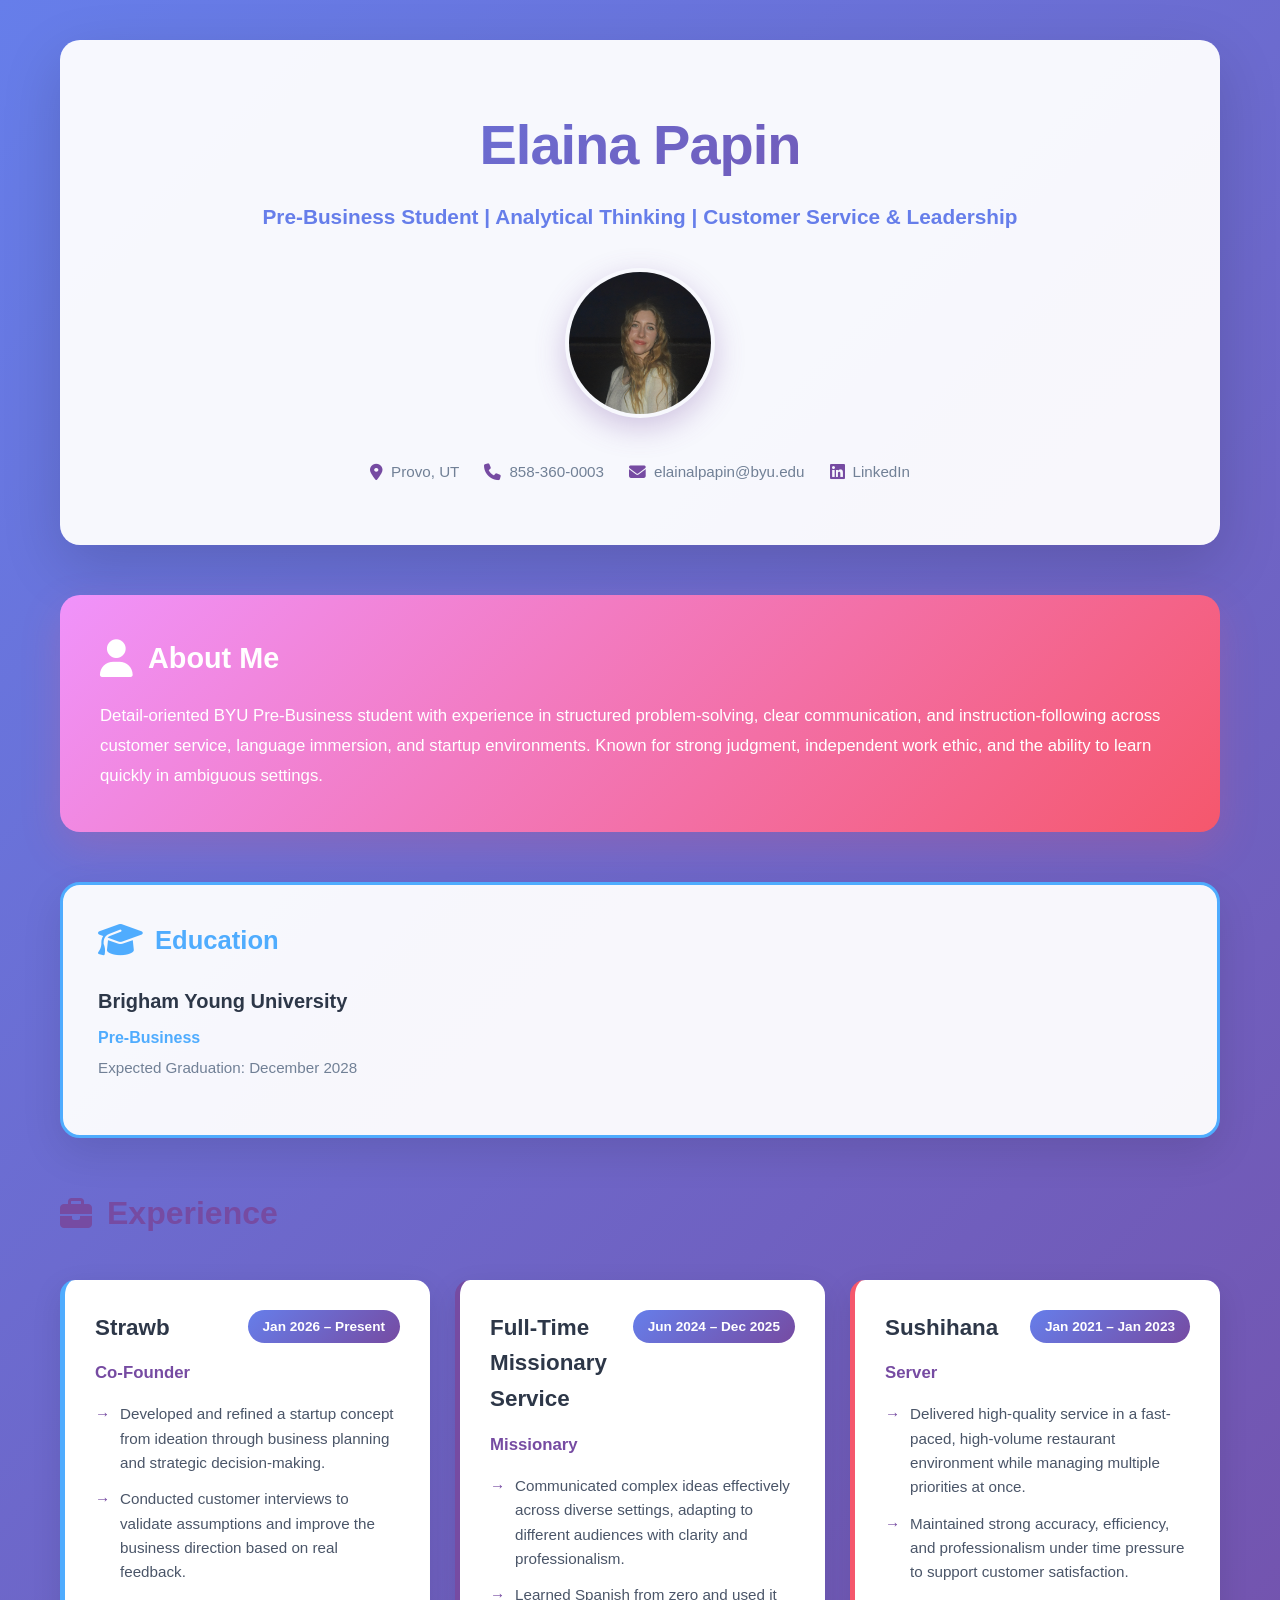
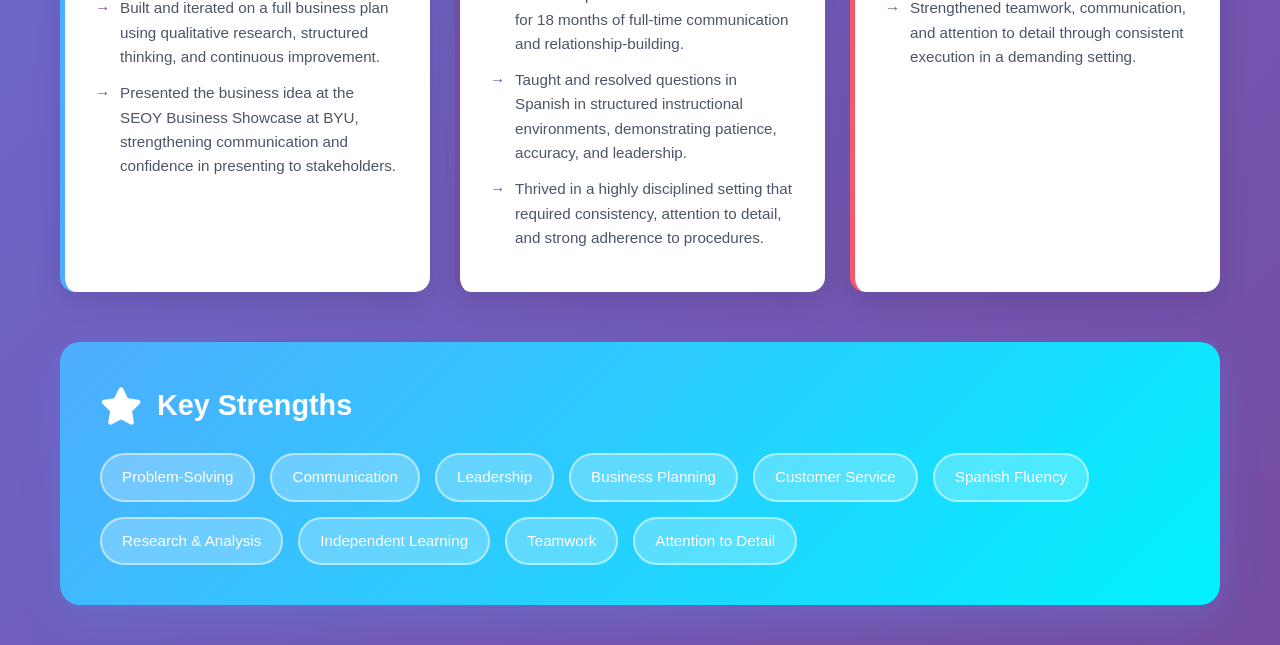
==== index.html @ ba5b1c91 "Initial commit" ====
<!DOCTYPE html>
<html lang="en">
<head>
  <meta charset="UTF-8" />
  <meta name="viewport" content="width=device-width, initial-scale=1.0" />
  <title>Elaina Papin | Portfolio</title>
  <link rel="stylesheet" href="https://cdnjs.cloudflare.com/ajax/libs/font-awesome/6.4.0/css/all.min.css" />
  <style>
    * {
      box-sizing: border-box;
      margin: 0;
      padding: 0;
    }

    body {
      background: linear-gradient(135deg, #667eea 0%, #764ba2 25%, #f093fb 50%, #4facfe 75%, #00f2fe 100%);
      background-size: 400% 400%;
      animation: gradientShift 15s ease infinite;
      font-family: "Poppins", "Segoe UI", sans-serif;
      color: #2d3748;
      line-height: 1.6;
      min-height: 100vh;
    }

    @keyframes gradientShift {
      0% { background-position: 0% 50%; }
      50% { background-position: 100% 50%; }
      100% { background-position: 0% 50%; }
    }

    @keyframes slideInUp {
      from {
        opacity: 0;
        transform: translateY(30px);
      }
      to {
        opacity: 1;
        transform: translateY(0);
      }
    }

    @keyframes float {
      0%, 100% { transform: translateY(0px); }
      50% { transform: translateY(-10px); }
    }

    .container {
      max-width: 1200px;
      margin: 0 auto;
      padding: 40px 20px;
    }

    /* Header Section */
    header {
      text-align: center;
      padding: 60px 30px;
      background: rgba(255, 255, 255, 0.95);
      border-radius: 20px;
      box-shadow: 0 20px 60px rgba(0, 0, 0, 0.15);
      margin-bottom: 50px;
      animation: slideInUp 0.8s ease;
    }

    .name {
      font-size: 3.5em;
      font-weight: 800;
      background: linear-gradient(135deg, #667eea, #764ba2);
      -webkit-background-clip: text;
      -webkit-text-fill-color: transparent;
      background-clip: text;
      margin-bottom: 10px;
      letter-spacing: -1px;
    }

    .title {
      font-size: 1.3em;
      color: #667eea;
      font-weight: 600;
      margin-bottom: 15px;
    }

    .contact {
      font-size: 0.95em;
      color: #718096;
      display: flex;
      justify-content: center;
      gap: 25px;
      flex-wrap: wrap;
      margin-top: 15px;
    }

    .contact-item {
      display: flex;
      align-items: center;
      gap: 8px;
    }

    .contact-item i {
      color: #764ba2;
      font-size: 1.1em;
    }

    .contact-item a {
      color: inherit;
      text-decoration: none;
      transition: color 0.3s ease;
    }

    .contact-item a:hover {
      color: #667eea;
    }

    .profile-image {
      width: 150px;
      height: 150px;
      border-radius: 50%;
      object-fit: cover;
      margin: 20px auto;
      border: 4px solid transparent;
      background: linear-gradient(135deg, #667eea, #764ba2, #f093fb, #4facfe);
      background-clip: padding-box;
      box-shadow: 0 10px 30px rgba(118, 75, 162, 0.3);
      animation: slideInUp 0.8s ease 0.2s both;
    }

    .profile-image:hover {
      transform: scale(1.05);
      box-shadow: 0 15px 40px rgba(118, 75, 162, 0.5);
    }

    /* Summary Section */
    .summary-section {
      background: linear-gradient(135deg, #f093fb 0%, #f5576c 100%);
      padding: 40px;
      border-radius: 20px;
      color: white;
      margin-bottom: 50px;
      animation: slideInUp 1s ease;
      box-shadow: 0 15px 40px rgba(245, 87, 108, 0.2);
    }

    .summary-section h2 {
      font-size: 1.8em;
      margin-bottom: 20px;
      display: flex;
      align-items: center;
      gap: 15px;
    }

    .summary-section i {
      font-size: 1.3em;
    }

    .summary-section p {
      font-size: 1.05em;
      line-height: 1.8;
      font-weight: 300;
    }

    /* Grid Layout for Sections */
    .sections-grid {
      display: grid;
      grid-template-columns: repeat(auto-fit, minmax(350px, 1fr));
      gap: 30px;
      margin-bottom: 50px;
    }

    /* Individual Sections */
    .section-card {
      background: rgba(255, 255, 255, 0.95);
      border-radius: 20px;
      padding: 35px;
      box-shadow: 0 15px 40px rgba(0, 0, 0, 0.1);
      transition: all 0.3s ease;
      animation: slideInUp 1.2s ease;
      border: 3px solid transparent;
    }

    .section-card:hover {
      transform: translateY(-8px);
      box-shadow: 0 25px 60px rgba(0, 0, 0, 0.15);
    }

    .section-card.education { border-color: #4facfe; }
    .section-card.education:hover { background: linear-gradient(135deg, rgba(79, 172, 254, 0.05), rgba(79, 172, 254, 0.02)); }

    .section-card h2 {
      font-size: 1.6em;
      margin-bottom: 25px;
      display: flex;
      align-items: center;
      gap: 12px;
    }

    .section-card.education h2 { color: #4facfe; }
    .section-card.education h2 i { font-size: 1.4em; color: #4facfe; }

    /* Education Content */
    .education-item {
      margin-bottom: 20px;
    }

    .school-name {
      font-size: 1.25em;
      font-weight: 700;
      color: #2d3748;
      margin-bottom: 8px;
    }

    .degree {
      font-size: 1em;
      color: #4facfe;
      font-weight: 600;
      margin-bottom: 5px;
    }

    .graduation {
      font-size: 0.95em;
      color: #718096;
    }

    /* Experience Section */
    .experience-section {
      grid-column: 1 / -1;
    }

    .experience-section h2 {
      font-size: 2em;
      margin-bottom: 40px;
      color: #764ba2;
      display: flex;
      align-items: center;
      gap: 15px;
    }

    .experience-section h2 i {
      color: #764ba2;
    }

    .experience-grid {
      display: grid;
      grid-template-columns: repeat(auto-fit, minmax(320px, 1fr));
      gap: 25px;
    }

    .experience-card {
      background: white;
      border-radius: 15px;
      padding: 30px;
      box-shadow: 0 10px 30px rgba(0, 0, 0, 0.1);
      transition: all 0.3s ease;
      border-left: 5px solid #764ba2;
      animation: slideInUp 1.3s ease;
    }

    .experience-card:nth-child(2) { border-left-color: #764ba2; }
    .experience-card:nth-child(3) { border-left-color: #f5576c; }
    .experience-card:nth-child(1) { border-left-color: #4facfe; }

    .experience-card:hover {
      transform: translateY(-10px);
      box-shadow: 0 20px 50px rgba(0, 0, 0, 0.15);
    }

    .experience-header {
      display: flex;
      justify-content: space-between;
      align-items: start;
      margin-bottom: 15px;
      gap: 10px;
    }

    .company-name {
      font-size: 1.4em;
      font-weight: 700;
      color: #2d3748;
    }

    .date-badge {
      background: linear-gradient(135deg, #667eea, #764ba2);
      color: white;
      padding: 6px 15px;
      border-radius: 20px;
      font-size: 0.85em;
      font-weight: 600;
      white-space: nowrap;
    }

    .position {
      font-size: 1.05em;
      color: #764ba2;
      font-weight: 600;
      margin-bottom: 15px;
    }

    .experience-card ul {
      list-style: none;
      margin: 0;
    }

    .experience-card li {
      margin-bottom: 12px;
      padding-left: 25px;
      position: relative;
      color: #4a5568;
      font-size: 0.95em;
      line-height: 1.6;
    }

    .experience-card li:before {
      content: "→";
      position: absolute;
      left: 0;
      color: #764ba2;
      font-weight: bold;
    }

    /* Skills Pills */
    .skills-section {
      background: linear-gradient(135deg, #4facfe 0%, #00f2fe 100%);
      color: white;
      padding: 40px;
      border-radius: 20px;
      grid-column: 1 / -1;
      animation: slideInUp 1.4s ease;
      box-shadow: 0 15px 40px rgba(79, 172, 254, 0.2);
    }

    .skills-section h2 {
      font-size: 1.8em;
      margin-bottom: 25px;
      display: flex;
      align-items: center;
      gap: 15px;
    }

    .skills-section i {
      font-size: 1.3em;
    }

    .skills-list {
      display: flex;
      flex-wrap: wrap;
      gap: 15px;
    }

    .skill-tag {
      background: rgba(255, 255, 255, 0.25);
      border: 2px solid rgba(255, 255, 255, 0.5);
      color: white;
      padding: 10px 20px;
      border-radius: 25px;
      font-size: 0.95em;
      font-weight: 500;
      transition: all 0.3s ease;
    }

    .skill-tag:hover {
      background: rgba(255, 255, 255, 0.4);
      transform: scale(1.05);
      border-color: white;
    }

    /* Responsive */
    @media (max-width: 768px) {
      .container {
        padding: 20px 15px;
      }

      header {
        padding: 40px 20px;
        margin-bottom: 30px;
      }

      .name {
        font-size: 2.5em;
      }

      .title {
        font-size: 1.1em;
      }

      .contact {
        flex-direction: column;
        gap: 10px;
      }

      .sections-grid {
        grid-template-columns: 1fr;
        gap: 20px;
      }

      .experience-grid {
        grid-template-columns: 1fr;
      }

      .summary-section {
        padding: 25px;
      }

      .section-card {
        padding: 25px;
      }

      .profile-image {
        width: 120px;
        height: 120px;
      }
    }
  </style>
</head>
<body>
  <div class="container">
    <!-- Header -->
    <header>
      <h1 class="name">Elaina Papin</h1>
      <p class="title">Pre-Business Student | Analytical Thinking | Customer Service & Leadership</p>
      <img src="me.jpg" alt="Elaina Papin" class="profile-image" />
      <div class="contact">
        <div class="contact-item">
          <i class="fas fa-map-marker-alt"></i>
          <span>Provo, UT</span>
        </div>
        <div class="contact-item">
          <i class="fas fa-phone"></i>
          <span>858-360-0003</span>
        </div>
        <div class="contact-item">
          <i class="fas fa-envelope"></i>
          <span>elainalpapin@byu.edu</span>
        </div>
        <div class="contact-item">
          <i class="fab fa-linkedin"></i>
          <span><a href="https://linkedin.com/in/elaina-papin-66b6853b5" target="_blank">LinkedIn</a></span>
        </div>
      </div>
    </header>

    <!-- Summary Section -->
    <section class="summary-section">
      <h2>
        <i class="fas fa-user"></i>
        About Me
      </h2>
      <p>
        Detail-oriented BYU Pre-Business student with experience in structured problem-solving, clear communication, and instruction-following across customer service, language immersion, and startup environments. Known for strong judgment, independent work ethic, and the ability to learn quickly in ambiguous settings.
      </p>
    </section>

    <!-- Education Section -->
    <div class="sections-grid">
      <section class="section-card education">
        <h2>
          <i class="fas fa-graduation-cap"></i>
          Education
        </h2>
        <div class="education-item">
          <div class="school-name">Brigham Young University</div>
          <div class="degree">Pre-Business</div>
          <div class="graduation">Expected Graduation: December 2028</div>
        </div>
      </section>
    </div>

    <!-- Experience Section -->
    <section class="experience-section">
      <h2>
        <i class="fas fa-briefcase"></i>
        Experience
      </h2>
      <div class="experience-grid">
        <!-- Strawb -->
        <div class="experience-card">
          <div class="experience-header">
            <div class="company-name">Strawb</div>
            <span class="date-badge">Jan 2026 – Present</span>
          </div>
          <div class="position">Co-Founder</div>
          <ul>
            <li>Developed and refined a startup concept from ideation through business planning and strategic decision-making.</li>
            <li>Conducted customer interviews to validate assumptions and improve the business direction based on real feedback.</li>
            <li>Built and iterated on a full business plan using qualitative research, structured thinking, and continuous improvement.</li>
            <li>Presented the business idea at the SEOY Business Showcase at BYU, strengthening communication and confidence in presenting to stakeholders.</li>
          </ul>
        </div>

        <!-- Missionary Service -->
        <div class="experience-card">
          <div class="experience-header">
            <div class="company-name">Full-Time Missionary Service</div>
            <span class="date-badge">Jun 2024 – Dec 2025</span>
          </div>
          <div class="position">Missionary</div>
          <ul>
            <li>Communicated complex ideas effectively across diverse settings, adapting to different audiences with clarity and professionalism.</li>
            <li>Learned Spanish from zero and used it for 18 months of full-time communication and relationship-building.</li>
            <li>Taught and resolved questions in Spanish in structured instructional environments, demonstrating patience, accuracy, and leadership.</li>
            <li>Thrived in a highly disciplined setting that required consistency, attention to detail, and strong adherence to procedures.</li>
          </ul>
        </div>

        <!-- Sushihana Server -->
        <div class="experience-card">
          <div class="experience-header">
            <div class="company-name">Sushihana</div>
            <span class="date-badge">Jan 2021 – Jan 2023</span>
          </div>
          <div class="position">Server</div>
          <ul>
            <li>Delivered high-quality service in a fast-paced, high-volume restaurant environment while managing multiple priorities at once.</li>
            <li>Maintained strong accuracy, efficiency, and professionalism under time pressure to support customer satisfaction.</li>
            <li>Strengthened teamwork, communication, and attention to detail through consistent execution in a demanding setting.</li>
          </ul>
        </div>
      </div>
    </section>

    <!-- Skills Section -->
    <section class="skills-section" style="margin-top: 50px;">
      <h2>
        <i class="fas fa-star"></i>
        Key Strengths
      </h2>
      <div class="skills-list">
        <span class="skill-tag">Problem-Solving</span>
        <span class="skill-tag">Communication</span>
        <span class="skill-tag">Leadership</span>
        <span class="skill-tag">Business Planning</span>
        <span class="skill-tag">Customer Service</span>
        <span class="skill-tag">Spanish Fluency</span>
        <span class="skill-tag">Research & Analysis</span>
        <span class="skill-tag">Independent Learning</span>
        <span class="skill-tag">Teamwork</span>
        <span class="skill-tag">Attention to Detail</span>
      </div>
    </section>
  </div>
</body>
</html>
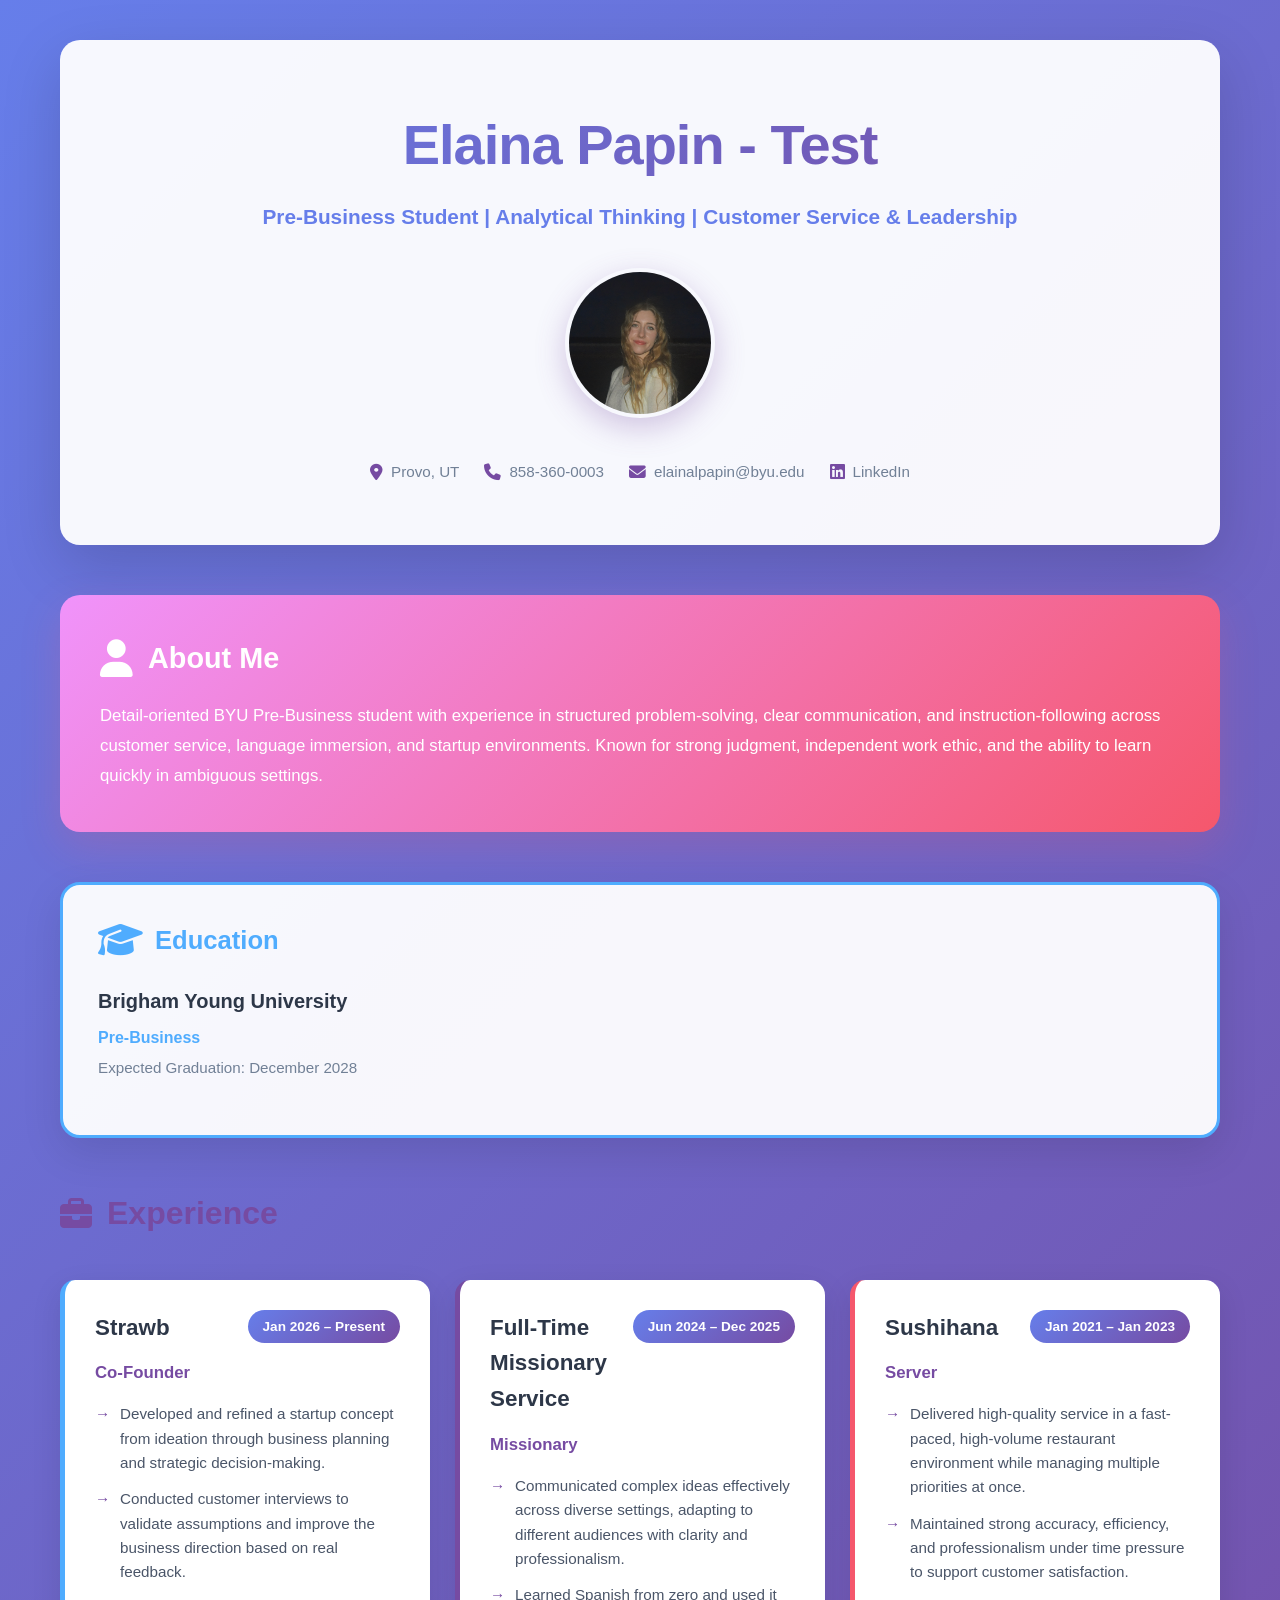
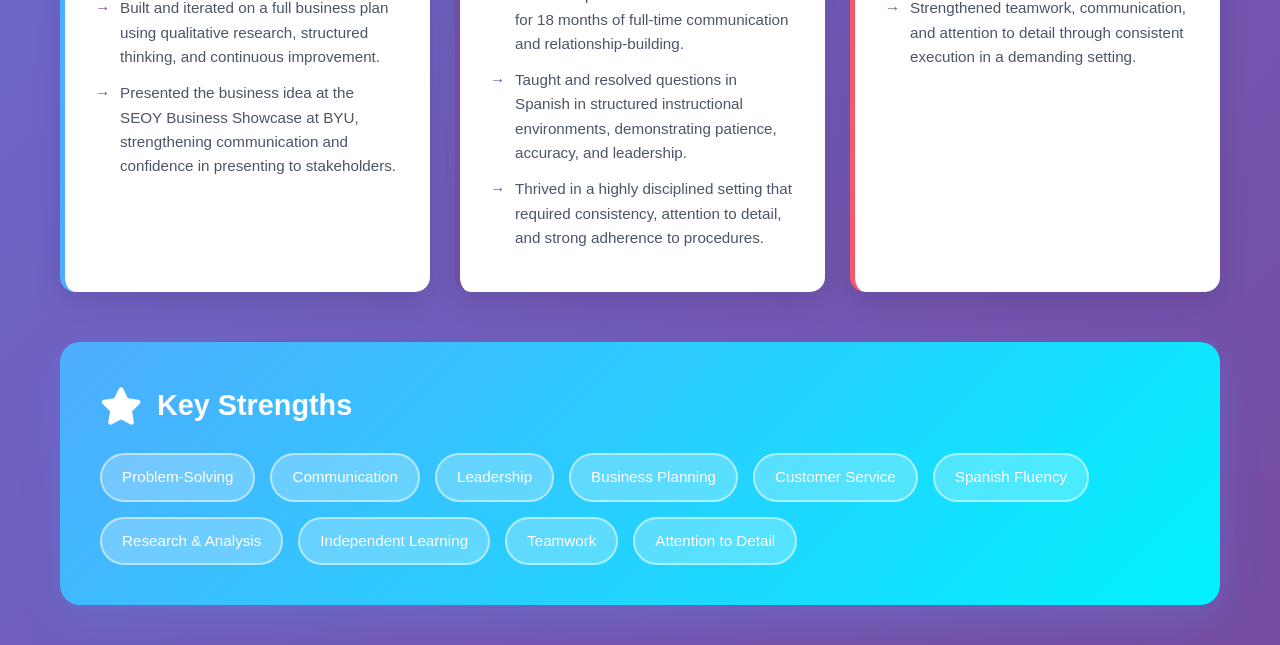
==== commit e99e6e21: "Resume change" ====
--- a/index.html
+++ b/index.html
@@ -413,7 +413,7 @@
   <div class="container">
     <!-- Header -->
     <header>
-      <h1 class="name">Elaina Papin</h1>
+      <h1 class="name">Elaina Papin - Test</h1>
       <p class="title">Pre-Business Student | Analytical Thinking | Customer Service & Leadership</p>
       <img src="me.jpg" alt="Elaina Papin" class="profile-image" />
       <div class="contact">
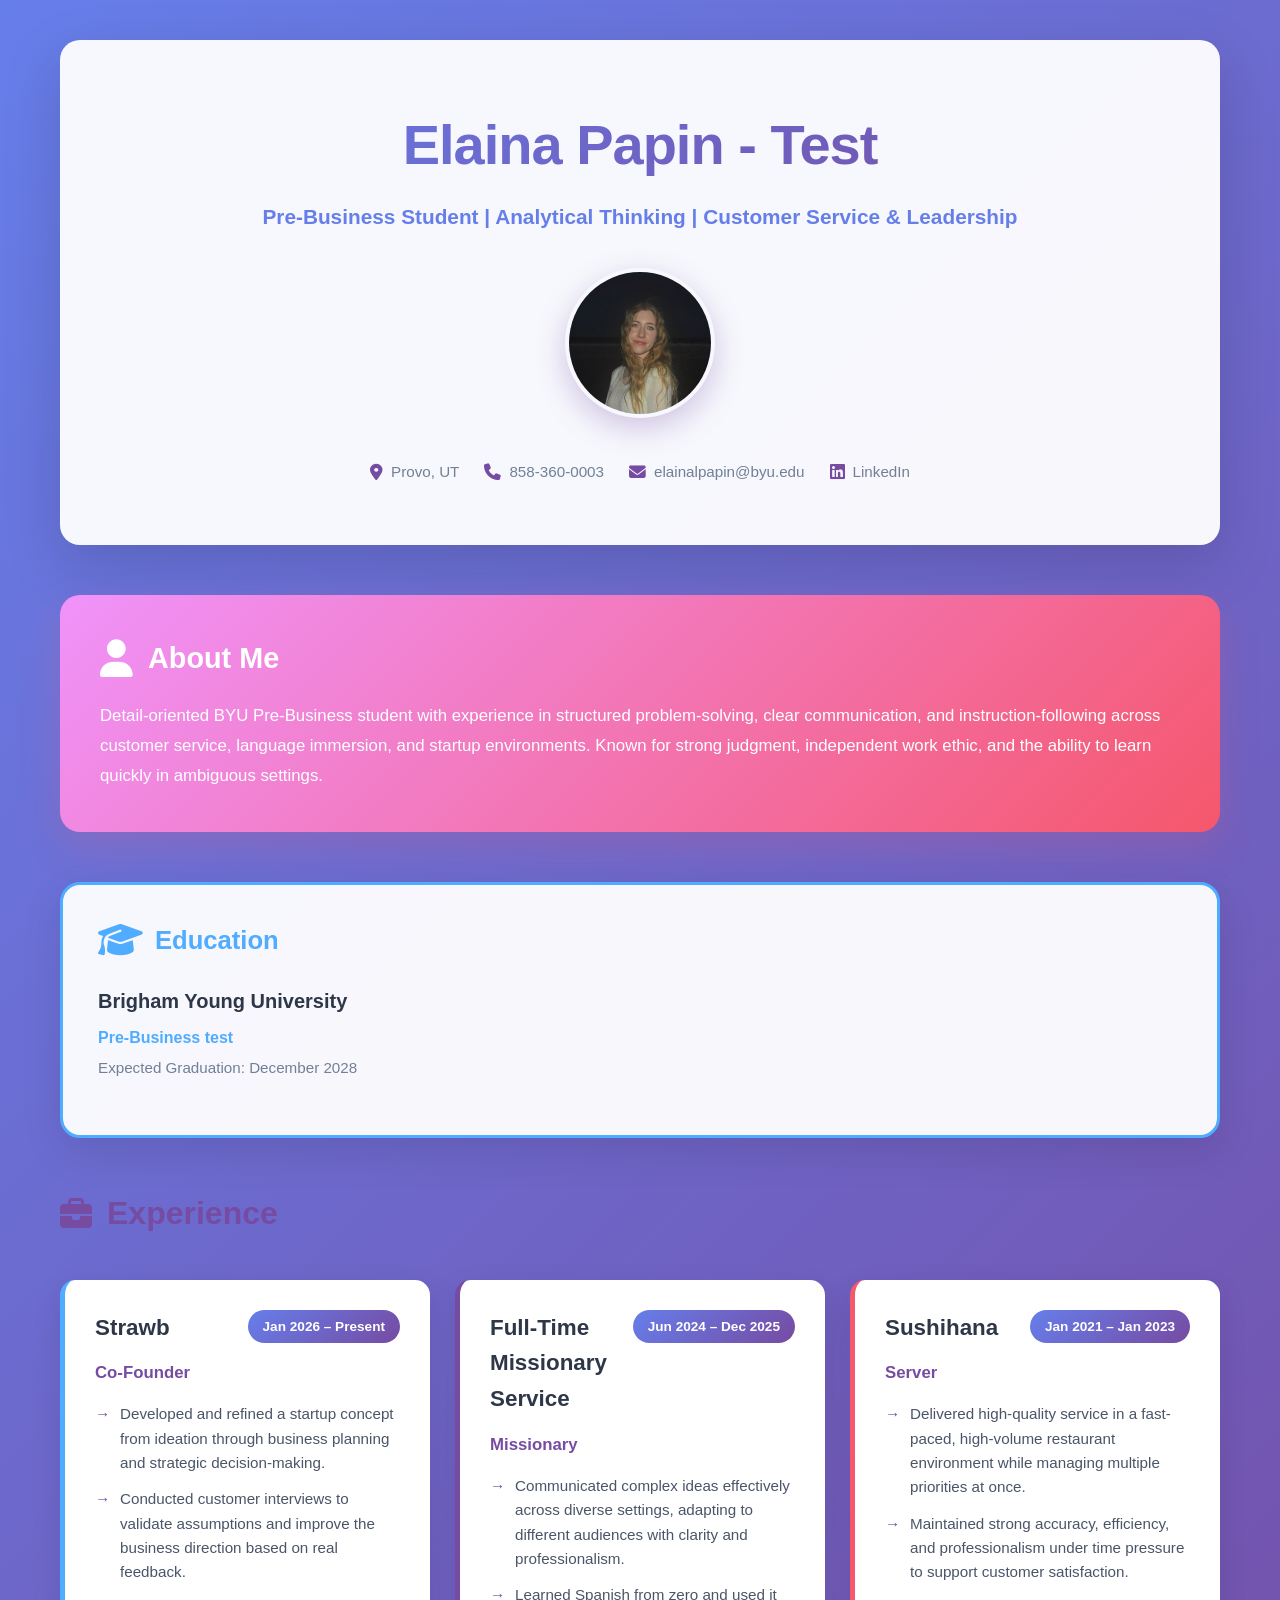
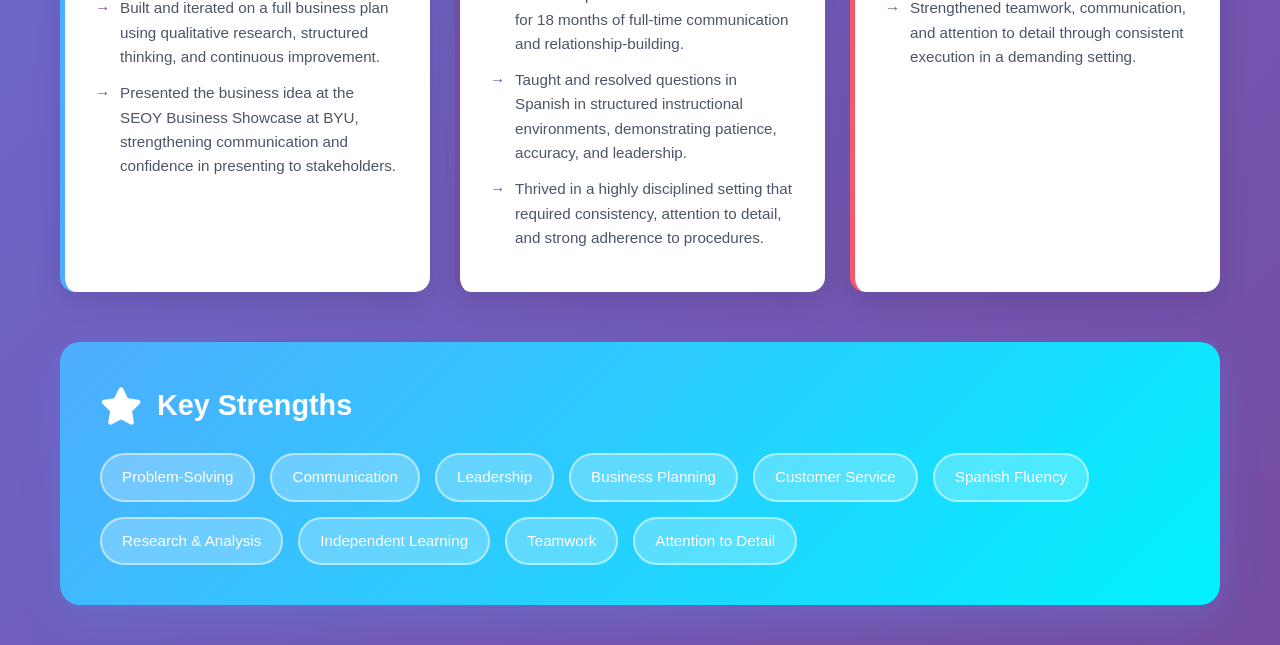
==== commit aefba1d4: "test" ====
--- a/index.html
+++ b/index.html
@@ -456,7 +456,7 @@
         </h2>
         <div class="education-item">
           <div class="school-name">Brigham Young University</div>
-          <div class="degree">Pre-Business</div>
+          <div class="degree">Pre-Business test</div>
           <div class="graduation">Expected Graduation: December 2028</div>
         </div>
       </section>
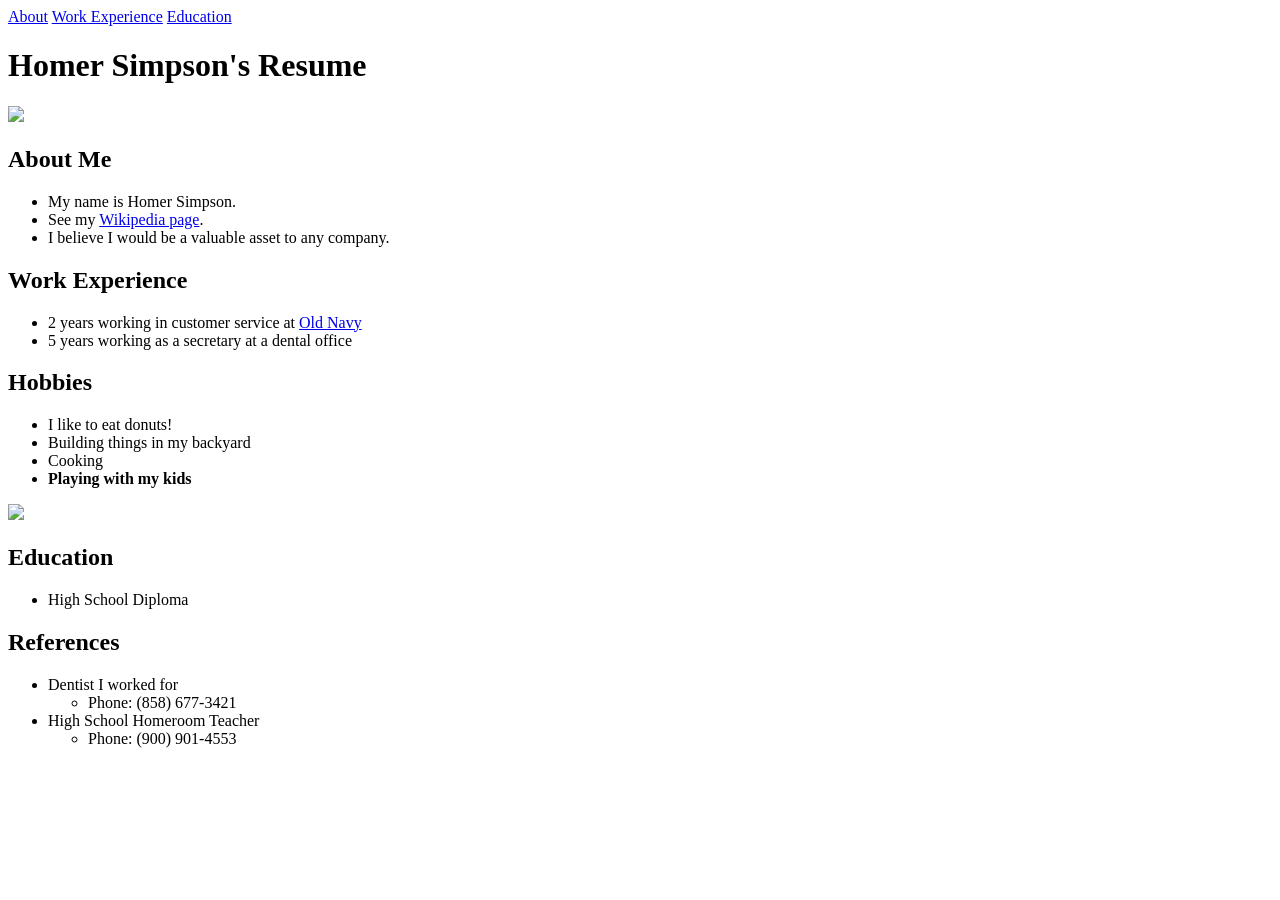
==== commit 089a7283: "Add files via upload" ====
--- a/index.html
+++ b/index.html
@@ -1,539 +1,60 @@
 <!DOCTYPE html>
 <html lang="en">
-<head>
-  <meta charset="UTF-8" />
-  <meta name="viewport" content="width=device-width, initial-scale=1.0" />
-  <title>Elaina Papin | Portfolio</title>
-  <link rel="stylesheet" href="https://cdnjs.cloudflare.com/ajax/libs/font-awesome/6.4.0/css/all.min.css" />
-  <style>
-    * {
-      box-sizing: border-box;
-      margin: 0;
-      padding: 0;
-    }
+    <head>
+        <title>Homer's Resume</title>
+        <link rel="stylesheet" href="./styles/stylsheet.css">
+    </head>
+    <body>
+        <div class="page-container">
+            <!--Navigation-->
+            <nav class="top-links">
+                <a href="#about">About</a>
+                <a href="#work">Work Experience</a>
+                <a href="#education">Education</a>
+            </nav>
+            <h1>Homer Simpson's Resume</h1> 
+        <img src="https://upload.wikimedia.org/wikipedia/en/0/02/Homer_Simpson_2006.png" />
 
-    body {
-      background: linear-gradient(135deg, #667eea 0%, #764ba2 25%, #f093fb 50%, #4facfe 75%, #00f2fe 100%);
-      background-size: 400% 400%;
-      animation: gradientShift 15s ease infinite;
-      font-family: "Poppins", "Segoe UI", sans-serif;
-      color: #2d3748;
-      line-height: 1.6;
-      min-height: 100vh;
-    }
+       <h2 id="about">About Me</h2>
+       <ul class="donut-list">
+           <li class="bold"> My name is Homer Simpson. </li>
+           <li>See my <a href="https://en.wikipedia.org/wiki/Homer_Simpson" target="_blank">Wikipedia page</a>.</li>
+           <li>I believe I would be a valuable asset to any company.</li>
+       </ul>
 
-    @keyframes gradientShift {
-      0% { background-position: 0% 50%; }
-      50% { background-position: 100% 50%; }
-      100% { background-position: 0% 50%; }
-    }
+       <h2 id="work">Work Experience</h2>
+       <ul class="donut-list">
+           <li>2 years working in customer service at <a href="https://oldnavy.gap.com">Old Navy</a></li>
+           <li>5 years working as a secretary at a dental office</li>
+       </ul>
 
-    @keyframes slideInUp {
-      from {
-        opacity: 0;
-        transform: translateY(30px);
-      }
-      to {
-        opacity: 1;
-        transform: translateY(0);
-      }
-    }
+       <h2>Hobbies</h2>
+       <ul class="donut-list">
+           <li>I like to eat donuts!</li>
+           <li>Building things in my backyard</li>
+           <li>Cooking</li>
+           <li style="font-weight: bold;">Playing with my kids</li>
+       </ul>
+       <img src="donut img.png" height="200" />
 
-    @keyframes float {
-      0%, 100% { transform: translateY(0px); }
-      50% { transform: translateY(-10px); }
-    }
+       <h2 id="education">Education</h2>
+       <ul class="donut-list">
+           <li>High School Diploma</li>
+       </ul>
 
-    .container {
-      max-width: 1200px;
-      margin: 0 auto;
-      padding: 40px 20px;
-    }
-
-    /* Header Section */
-    header {
-      text-align: center;
-      padding: 60px 30px;
-      background: rgba(255, 255, 255, 0.95);
-      border-radius: 20px;
-      box-shadow: 0 20px 60px rgba(0, 0, 0, 0.15);
-      margin-bottom: 50px;
-      animation: slideInUp 0.8s ease;
-    }
-
-    .name {
-      font-size: 3.5em;
-      font-weight: 800;
-      background: linear-gradient(135deg, #667eea, #764ba2);
-      -webkit-background-clip: text;
-      -webkit-text-fill-color: transparent;
-      background-clip: text;
-      margin-bottom: 10px;
-      letter-spacing: -1px;
-    }
-
-    .title {
-      font-size: 1.3em;
-      color: #667eea;
-      font-weight: 600;
-      margin-bottom: 15px;
-    }
-
-    .contact {
-      font-size: 0.95em;
-      color: #718096;
-      display: flex;
-      justify-content: center;
-      gap: 25px;
-      flex-wrap: wrap;
-      margin-top: 15px;
-    }
-
-    .contact-item {
-      display: flex;
-      align-items: center;
-      gap: 8px;
-    }
-
-    .contact-item i {
-      color: #764ba2;
-      font-size: 1.1em;
-    }
-
-    .contact-item a {
-      color: inherit;
-      text-decoration: none;
-      transition: color 0.3s ease;
-    }
-
-    .contact-item a:hover {
-      color: #667eea;
-    }
-
-    .profile-image {
-      width: 150px;
-      height: 150px;
-      border-radius: 50%;
-      object-fit: cover;
-      margin: 20px auto;
-      border: 4px solid transparent;
-      background: linear-gradient(135deg, #667eea, #764ba2, #f093fb, #4facfe);
-      background-clip: padding-box;
-      box-shadow: 0 10px 30px rgba(118, 75, 162, 0.3);
-      animation: slideInUp 0.8s ease 0.2s both;
-    }
-
-    .profile-image:hover {
-      transform: scale(1.05);
-      box-shadow: 0 15px 40px rgba(118, 75, 162, 0.5);
-    }
-
-    /* Summary Section */
-    .summary-section {
-      background: linear-gradient(135deg, #f093fb 0%, #f5576c 100%);
-      padding: 40px;
-      border-radius: 20px;
-      color: white;
-      margin-bottom: 50px;
-      animation: slideInUp 1s ease;
-      box-shadow: 0 15px 40px rgba(245, 87, 108, 0.2);
-    }
-
-    .summary-section h2 {
-      font-size: 1.8em;
-      margin-bottom: 20px;
-      display: flex;
-      align-items: center;
-      gap: 15px;
-    }
-
-    .summary-section i {
-      font-size: 1.3em;
-    }
-
-    .summary-section p {
-      font-size: 1.05em;
-      line-height: 1.8;
-      font-weight: 300;
-    }
-
-    /* Grid Layout for Sections */
-    .sections-grid {
-      display: grid;
-      grid-template-columns: repeat(auto-fit, minmax(350px, 1fr));
-      gap: 30px;
-      margin-bottom: 50px;
-    }
-
-    /* Individual Sections */
-    .section-card {
-      background: rgba(255, 255, 255, 0.95);
-      border-radius: 20px;
-      padding: 35px;
-      box-shadow: 0 15px 40px rgba(0, 0, 0, 0.1);
-      transition: all 0.3s ease;
-      animation: slideInUp 1.2s ease;
-      border: 3px solid transparent;
-    }
-
-    .section-card:hover {
-      transform: translateY(-8px);
-      box-shadow: 0 25px 60px rgba(0, 0, 0, 0.15);
-    }
-
-    .section-card.education { border-color: #4facfe; }
-    .section-card.education:hover { background: linear-gradient(135deg, rgba(79, 172, 254, 0.05), rgba(79, 172, 254, 0.02)); }
-
-    .section-card h2 {
-      font-size: 1.6em;
-      margin-bottom: 25px;
-      display: flex;
-      align-items: center;
-      gap: 12px;
-    }
-
-    .section-card.education h2 { color: #4facfe; }
-    .section-card.education h2 i { font-size: 1.4em; color: #4facfe; }
-
-    /* Education Content */
-    .education-item {
-      margin-bottom: 20px;
-    }
-
-    .school-name {
-      font-size: 1.25em;
-      font-weight: 700;
-      color: #2d3748;
-      margin-bottom: 8px;
-    }
-
-    .degree {
-      font-size: 1em;
-      color: #4facfe;
-      font-weight: 600;
-      margin-bottom: 5px;
-    }
-
-    .graduation {
-      font-size: 0.95em;
-      color: #718096;
-    }
-
-    /* Experience Section */
-    .experience-section {
-      grid-column: 1 / -1;
-    }
-
-    .experience-section h2 {
-      font-size: 2em;
-      margin-bottom: 40px;
-      color: #764ba2;
-      display: flex;
-      align-items: center;
-      gap: 15px;
-    }
-
-    .experience-section h2 i {
-      color: #764ba2;
-    }
-
-    .experience-grid {
-      display: grid;
-      grid-template-columns: repeat(auto-fit, minmax(320px, 1fr));
-      gap: 25px;
-    }
-
-    .experience-card {
-      background: white;
-      border-radius: 15px;
-      padding: 30px;
-      box-shadow: 0 10px 30px rgba(0, 0, 0, 0.1);
-      transition: all 0.3s ease;
-      border-left: 5px solid #764ba2;
-      animation: slideInUp 1.3s ease;
-    }
-
-    .experience-card:nth-child(2) { border-left-color: #764ba2; }
-    .experience-card:nth-child(3) { border-left-color: #f5576c; }
-    .experience-card:nth-child(1) { border-left-color: #4facfe; }
-
-    .experience-card:hover {
-      transform: translateY(-10px);
-      box-shadow: 0 20px 50px rgba(0, 0, 0, 0.15);
-    }
-
-    .experience-header {
-      display: flex;
-      justify-content: space-between;
-      align-items: start;
-      margin-bottom: 15px;
-      gap: 10px;
-    }
-
-    .company-name {
-      font-size: 1.4em;
-      font-weight: 700;
-      color: #2d3748;
-    }
-
-    .date-badge {
-      background: linear-gradient(135deg, #667eea, #764ba2);
-      color: white;
-      padding: 6px 15px;
-      border-radius: 20px;
-      font-size: 0.85em;
-      font-weight: 600;
-      white-space: nowrap;
-    }
-
-    .position {
-      font-size: 1.05em;
-      color: #764ba2;
-      font-weight: 600;
-      margin-bottom: 15px;
-    }
-
-    .experience-card ul {
-      list-style: none;
-      margin: 0;
-    }
-
-    .experience-card li {
-      margin-bottom: 12px;
-      padding-left: 25px;
-      position: relative;
-      color: #4a5568;
-      font-size: 0.95em;
-      line-height: 1.6;
-    }
-
-    .experience-card li:before {
-      content: "→";
-      position: absolute;
-      left: 0;
-      color: #764ba2;
-      font-weight: bold;
-    }
-
-    /* Skills Pills */
-    .skills-section {
-      background: linear-gradient(135deg, #4facfe 0%, #00f2fe 100%);
-      color: white;
-      padding: 40px;
-      border-radius: 20px;
-      grid-column: 1 / -1;
-      animation: slideInUp 1.4s ease;
-      box-shadow: 0 15px 40px rgba(79, 172, 254, 0.2);
-    }
-
-    .skills-section h2 {
-      font-size: 1.8em;
-      margin-bottom: 25px;
-      display: flex;
-      align-items: center;
-      gap: 15px;
-    }
-
-    .skills-section i {
-      font-size: 1.3em;
-    }
-
-    .skills-list {
-      display: flex;
-      flex-wrap: wrap;
-      gap: 15px;
-    }
-
-    .skill-tag {
-      background: rgba(255, 255, 255, 0.25);
-      border: 2px solid rgba(255, 255, 255, 0.5);
-      color: white;
-      padding: 10px 20px;
-      border-radius: 25px;
-      font-size: 0.95em;
-      font-weight: 500;
-      transition: all 0.3s ease;
-    }
-
-    .skill-tag:hover {
-      background: rgba(255, 255, 255, 0.4);
-      transform: scale(1.05);
-      border-color: white;
-    }
-
-    /* Responsive */
-    @media (max-width: 768px) {
-      .container {
-        padding: 20px 15px;
-      }
-
-      header {
-        padding: 40px 20px;
-        margin-bottom: 30px;
-      }
-
-      .name {
-        font-size: 2.5em;
-      }
-
-      .title {
-        font-size: 1.1em;
-      }
-
-      .contact {
-        flex-direction: column;
-        gap: 10px;
-      }
-
-      .sections-grid {
-        grid-template-columns: 1fr;
-        gap: 20px;
-      }
-
-      .experience-grid {
-        grid-template-columns: 1fr;
-      }
-
-      .summary-section {
-        padding: 25px;
-      }
-
-      .section-card {
-        padding: 25px;
-      }
-
-      .profile-image {
-        width: 120px;
-        height: 120px;
-      }
-    }
-  </style>
-</head>
-<body>
-  <div class="container">
-    <!-- Header -->
-    <header>
-      <h1 class="name">Elaina Papin - Test</h1>
-      <p class="title">Pre-Business Student | Analytical Thinking | Customer Service & Leadership</p>
-      <img src="me.jpg" alt="Elaina Papin" class="profile-image" />
-      <div class="contact">
-        <div class="contact-item">
-          <i class="fas fa-map-marker-alt"></i>
-          <span>Provo, UT</span>
+       <h2>References</h2>
+       <ul class="donut-list">
+           <li>Dentist I worked for
+               <ul>
+                   <li>Phone: (858) 677-3421</li>
+               </ul>
+           </li>
+           <li>High School Homeroom Teacher
+               <ul>
+                   <li>Phone: (900) 901-4553</li>
+               </ul>
+           </li>
+       </ul>
         </div>
-        <div class="contact-item">
-          <i class="fas fa-phone"></i>
-          <span>858-360-0003</span>
-        </div>
-        <div class="contact-item">
-          <i class="fas fa-envelope"></i>
-          <span>elainalpapin@byu.edu</span>
-        </div>
-        <div class="contact-item">
-          <i class="fab fa-linkedin"></i>
-          <span><a href="https://linkedin.com/in/elaina-papin-66b6853b5" target="_blank">LinkedIn</a></span>
-        </div>
-      </div>
-    </header>
-
-    <!-- Summary Section -->
-    <section class="summary-section">
-      <h2>
-        <i class="fas fa-user"></i>
-        About Me
-      </h2>
-      <p>
-        Detail-oriented BYU Pre-Business student with experience in structured problem-solving, clear communication, and instruction-following across customer service, language immersion, and startup environments. Known for strong judgment, independent work ethic, and the ability to learn quickly in ambiguous settings.
-      </p>
-    </section>
-
-    <!-- Education Section -->
-    <div class="sections-grid">
-      <section class="section-card education">
-        <h2>
-          <i class="fas fa-graduation-cap"></i>
-          Education
-        </h2>
-        <div class="education-item">
-          <div class="school-name">Brigham Young University</div>
-          <div class="degree">Pre-Business test</div>
-          <div class="graduation">Expected Graduation: December 2028</div>
-        </div>
-      </section>
-    </div>
-
-    <!-- Experience Section -->
-    <section class="experience-section">
-      <h2>
-        <i class="fas fa-briefcase"></i>
-        Experience
-      </h2>
-      <div class="experience-grid">
-        <!-- Strawb -->
-        <div class="experience-card">
-          <div class="experience-header">
-            <div class="company-name">Strawb</div>
-            <span class="date-badge">Jan 2026 – Present</span>
-          </div>
-          <div class="position">Co-Founder</div>
-          <ul>
-            <li>Developed and refined a startup concept from ideation through business planning and strategic decision-making.</li>
-            <li>Conducted customer interviews to validate assumptions and improve the business direction based on real feedback.</li>
-            <li>Built and iterated on a full business plan using qualitative research, structured thinking, and continuous improvement.</li>
-            <li>Presented the business idea at the SEOY Business Showcase at BYU, strengthening communication and confidence in presenting to stakeholders.</li>
-          </ul>
-        </div>
-
-        <!-- Missionary Service -->
-        <div class="experience-card">
-          <div class="experience-header">
-            <div class="company-name">Full-Time Missionary Service</div>
-            <span class="date-badge">Jun 2024 – Dec 2025</span>
-          </div>
-          <div class="position">Missionary</div>
-          <ul>
-            <li>Communicated complex ideas effectively across diverse settings, adapting to different audiences with clarity and professionalism.</li>
-            <li>Learned Spanish from zero and used it for 18 months of full-time communication and relationship-building.</li>
-            <li>Taught and resolved questions in Spanish in structured instructional environments, demonstrating patience, accuracy, and leadership.</li>
-            <li>Thrived in a highly disciplined setting that required consistency, attention to detail, and strong adherence to procedures.</li>
-          </ul>
-        </div>
-
-        <!-- Sushihana Server -->
-        <div class="experience-card">
-          <div class="experience-header">
-            <div class="company-name">Sushihana</div>
-            <span class="date-badge">Jan 2021 – Jan 2023</span>
-          </div>
-          <div class="position">Server</div>
-          <ul>
-            <li>Delivered high-quality service in a fast-paced, high-volume restaurant environment while managing multiple priorities at once.</li>
-            <li>Maintained strong accuracy, efficiency, and professionalism under time pressure to support customer satisfaction.</li>
-            <li>Strengthened teamwork, communication, and attention to detail through consistent execution in a demanding setting.</li>
-          </ul>
-        </div>
-      </div>
-    </section>
-
-    <!-- Skills Section -->
-    <section class="skills-section" style="margin-top: 50px;">
-      <h2>
-        <i class="fas fa-star"></i>
-        Key Strengths
-      </h2>
-      <div class="skills-list">
-        <span class="skill-tag">Problem-Solving</span>
-        <span class="skill-tag">Communication</span>
-        <span class="skill-tag">Leadership</span>
-        <span class="skill-tag">Business Planning</span>
-        <span class="skill-tag">Customer Service</span>
-        <span class="skill-tag">Spanish Fluency</span>
-        <span class="skill-tag">Research & Analysis</span>
-        <span class="skill-tag">Independent Learning</span>
-        <span class="skill-tag">Teamwork</span>
-        <span class="skill-tag">Attention to Detail</span>
-      </div>
-    </section>
-  </div>
-</body>
-</html>
+    </body>
+</html>
